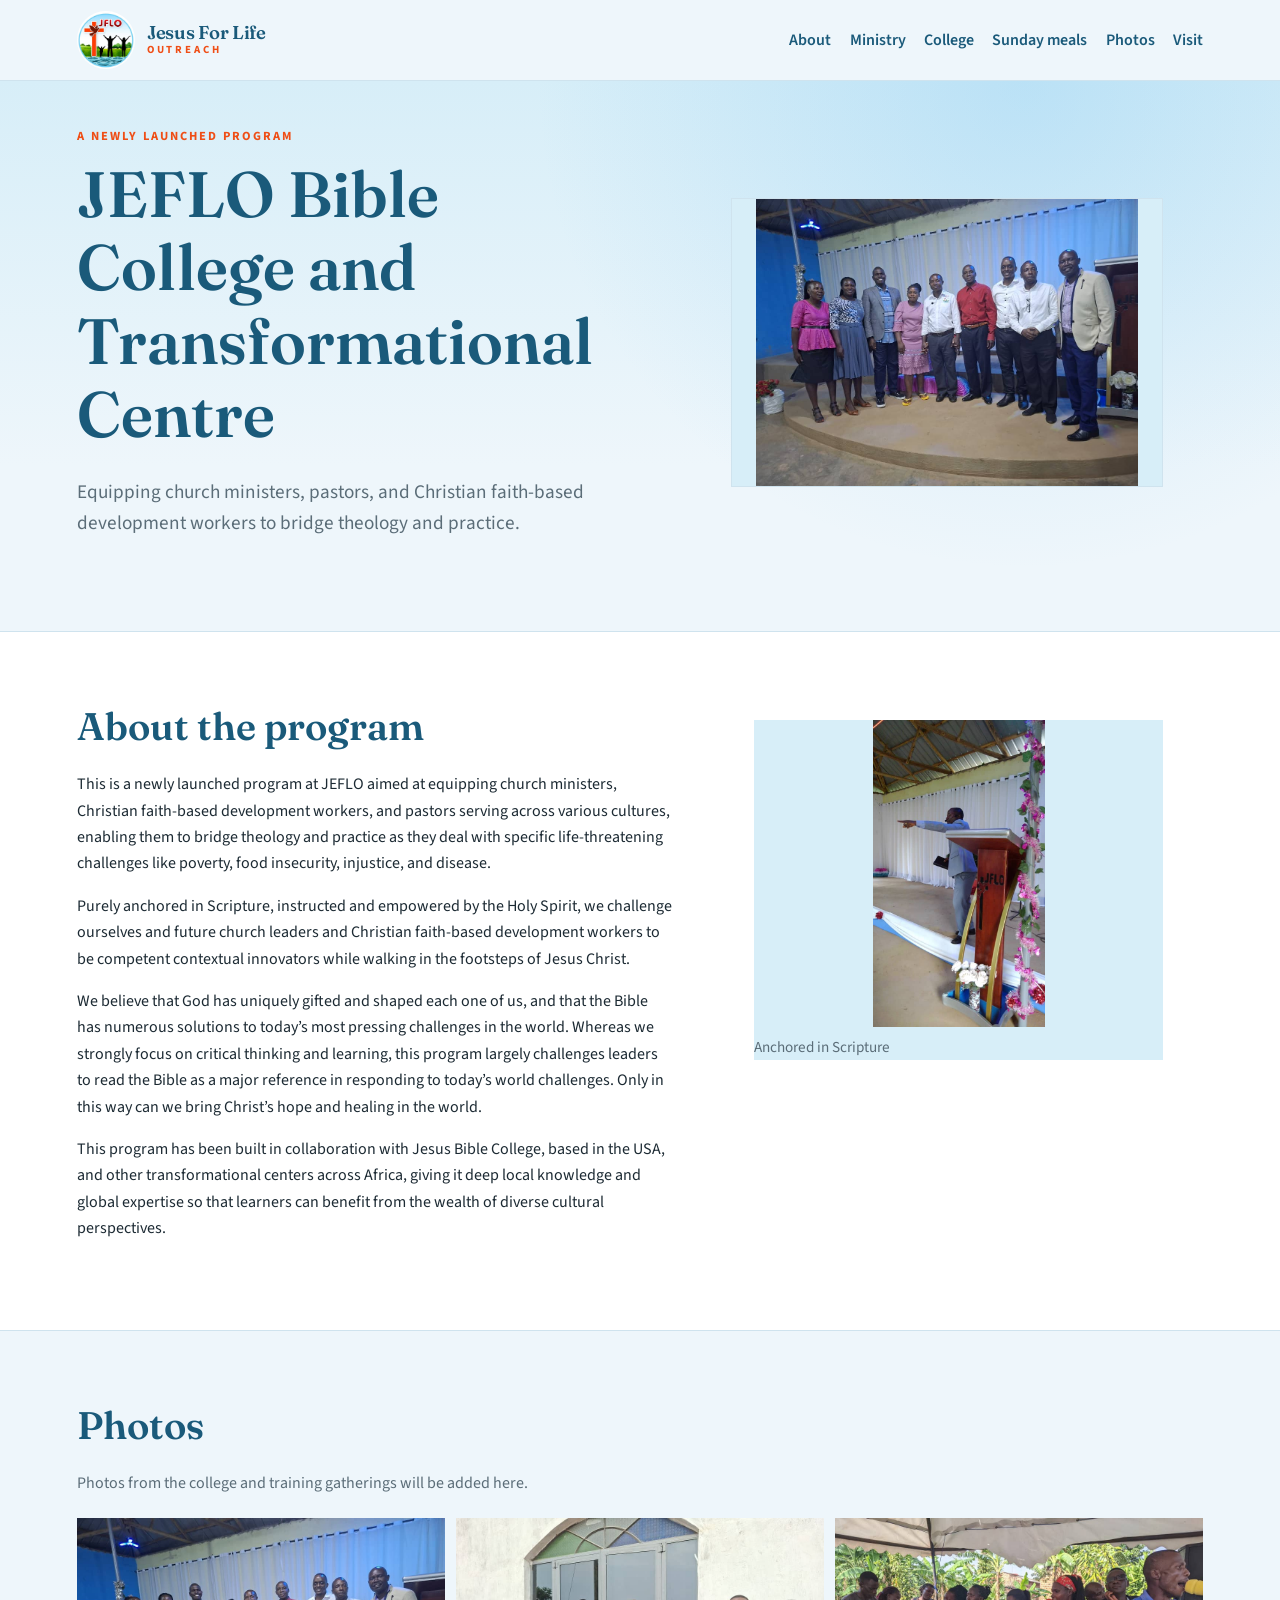
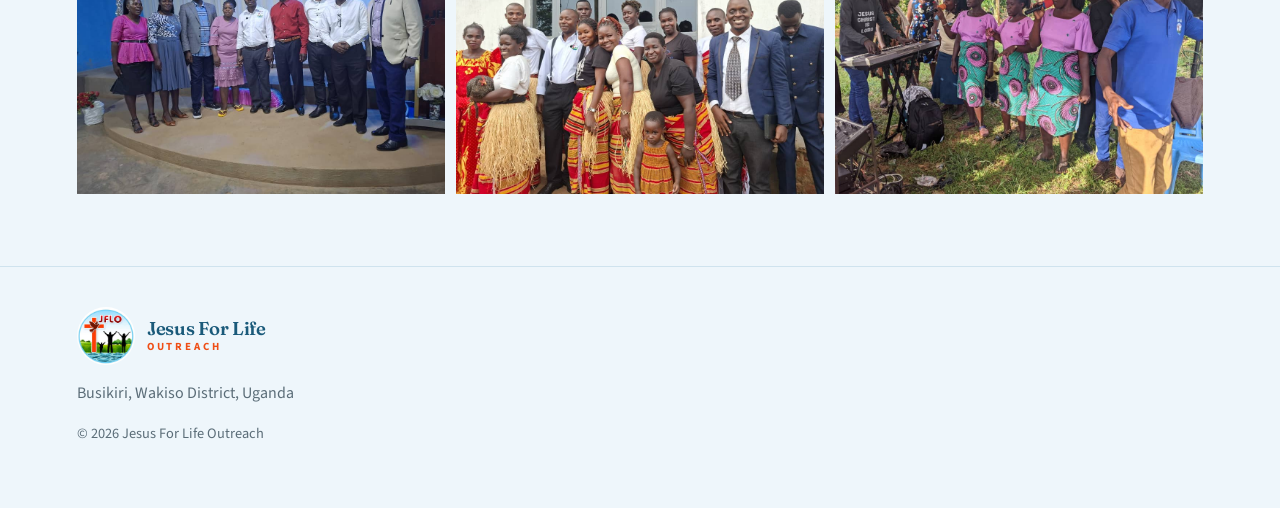
==== college.html @ 45dd3bc4 "Add JEFLO Bible College page and nav link" ====
<!DOCTYPE html>
<html lang="en">
  <head>
    <meta charset="UTF-8" />
    <meta name="viewport" content="width=device-width, initial-scale=1" />
    <title>JEFLO Bible College and Transformational Centre</title>
    <meta
      name="description"
      content="JEFLO Bible College and Transformational Centre equips church ministers, pastors, and Christian development workers to bridge theology and practice."
    />
    <link rel="icon" href="images/favicon.png" />
    <link rel="preconnect" href="https://fonts.googleapis.com" />
    <link rel="preconnect" href="https://fonts.gstatic.com" crossorigin />
    <link
      href="https://fonts.googleapis.com/css2?family=Fraunces:opsz,wght@9..144,500;9..144,600;9..144,700&family=Source+Sans+3:wght@400;500;600;700&display=swap"
      rel="stylesheet"
    />
    <link rel="stylesheet" href="styles.css" />
  </head>
  <body>
    <header class="site-header">
      <a class="brand" href="index.html" aria-label="Jesus For Life Outreach">
        <img class="brand-mark" src="images/logo-jflo.png" alt="" />
        <span class="brand-text">
          <strong>Jesus For Life</strong>
          <span>Outreach</span>
        </span>
      </a>
      <button class="nav-toggle" type="button" aria-expanded="false" aria-controls="menu">
        Menu
      </button>
      <nav id="menu" class="nav" aria-label="Primary">
        <a href="index.html#about">About</a>
        <a href="index.html#ministry">Ministry</a>
        <a href="college.html">College</a>
        <a href="index.html#meals">Sunday meals</a>
        <a href="index.html#gallery">Photos</a>
        <a href="index.html#visit">Visit</a>
      </nav>
    </header>

    <main>
      <section class="hero">
        <div class="hero-copy">
          <p class="eyebrow">A newly launched program</p>
          <h1>JEFLO Bible College and Transformational Centre</h1>
          <p class="lede">
            Equipping church ministers, pastors, and Christian faith-based
            development workers to bridge theology and practice.
          </p>
        </div>
        <figure class="hero-photo">
          <img
            src="images/seminars.jpg"
            alt="Leaders gathered for training and seminars"
          />
        </figure>
      </section>

      <section class="panel">
        <div class="split">
          <div>
            <h2>About the program</h2>
            <p>
              This is a newly launched program at JEFLO aimed at equipping
              church ministers, Christian faith-based development workers,
              and pastors serving across various cultures, enabling them to
              bridge theology and practice as they deal with specific
              life-threatening challenges like poverty, food insecurity,
              injustice, and disease.
            </p>
            <p>
              Purely anchored in Scripture, instructed and empowered by the
              Holy Spirit, we challenge ourselves and future church leaders
              and Christian faith-based development workers to be competent
              contextual innovators while walking in the footsteps of Jesus
              Christ.
            </p>
            <p>
              We believe that God has uniquely gifted and shaped each one of
              us, and that the Bible has numerous solutions to today’s most
              pressing challenges in the world. Whereas we strongly focus on
              critical thinking and learning, this program largely challenges
              leaders to read the Bible as a major reference in responding to
              today’s world challenges. Only in this way can we bring
              Christ’s hope and healing in the world.
            </p>
            <p>
              This program has been built in collaboration with Jesus Bible
              College, based in the USA, and other transformational centers
              across Africa, giving it deep local knowledge and global
              expertise so that learners can benefit from the wealth of
              diverse cultural perspectives.
            </p>
          </div>
          <figure>
            <img
              src="images/sermon.jpg"
              alt="Teaching from the Word at JEFLO"
            />
            <figcaption>Anchored in Scripture</figcaption>
          </figure>
        </div>
      </section>

      <section class="panel panel-alt">
        <h2>Photos</h2>
        <p class="intro">
          Photos from the college and training gatherings will be added here.
        </p>
        <div class="gallery">
          <img src="images/seminars.jpg" alt="Seminar gathering" />
          <img src="images/culture.jpg" alt="Church members together" />
          <img src="images/outreach.jpg" alt="Community teaching and outreach" />
        </div>
      </section>
    </main>

    <footer class="site-footer">
      <a class="brand" href="index.html" aria-label="Jesus For Life Outreach">
        <img class="brand-mark" src="images/logo-jflo.png" alt="" />
        <span class="brand-text">
          <strong>Jesus For Life</strong>
          <span>Outreach</span>
        </span>
      </a>
      <p>Busikiri, Wakiso District, Uganda</p>
      <p class="small">&copy; <span id="year"></span> Jesus For Life Outreach</p>
    </footer>

    <script src="script.js"></script>
  </body>
</html>
---- styles.css ----
:root {
  --blue: #2a86b8;
  --blue-deep: #1a5a7a;
  --orange: #ef4e16;
  --orange-deep: #c93c0e;
  --cream: #eef6fb;
  --paper: #ffffff;
  --ink: #1c2a33;
  --muted: #5b6d78;
  --line: #cfe3ee;
}

* {
  box-sizing: border-box;
}

html {
  scroll-behavior: smooth;
}

body {
  margin: 0;
  color: var(--ink);
  background: var(--cream);
  font-family: "Source Sans 3", sans-serif;
  line-height: 1.65;
}

img {
  max-width: 100%;
  display: block;
}

h1,
h2,
h3 {
  font-family: Fraunces, Georgia, serif;
  font-weight: 600;
  line-height: 1.15;
  color: var(--blue-deep);
}

h1 {
  font-size: clamp(2.4rem, 5vw, 4.2rem);
  margin: 0.15em 0 0.4em;
}

h2 {
  font-size: clamp(1.8rem, 3vw, 2.4rem);
  margin: 0 0 0.6em;
}

h3 {
  font-size: 1.2rem;
  margin: 0.7em 0 0.3em;
}

p {
  margin: 0 0 1em;
}

a {
  color: var(--blue);
}

.site-header {
  display: flex;
  justify-content: space-between;
  align-items: center;
  gap: 1rem;
  padding: 0.7rem 6vw;
  position: sticky;
  top: 0;
  background: rgba(238, 246, 251, 0.94);
  backdrop-filter: blur(10px);
  border-bottom: 1px solid var(--line);
  z-index: 20;
}

.brand {
  display: flex;
  align-items: center;
  gap: 0.75rem;
  text-decoration: none;
  color: var(--blue-deep);
}

.brand-mark {
  width: 58px;
  height: 58px;
  flex: none;
  display: block;
  border-radius: 50%;
}

.brand-text {
  display: flex;
  flex-direction: column;
  gap: 0.18rem;
}

.brand-text strong {
  font-family: Fraunces, Georgia, serif;
  font-size: 1.16rem;
  font-weight: 600;
  letter-spacing: -0.015em;
  line-height: 1;
}

.brand-text span {
  font-size: 0.68rem;
  font-weight: 700;
  letter-spacing: 0.26em;
  text-transform: uppercase;
  color: var(--orange);
  line-height: 1;
}

.nav {
  display: flex;
  gap: 1.15rem;
}

.nav a {
  text-decoration: none;
  font-weight: 600;
  color: var(--blue-deep);
}

.nav a:hover {
  color: var(--orange);
}

.nav-toggle {
  display: none;
  background: transparent;
  border: 1px solid var(--line);
  padding: 0.4rem 0.7rem;
  font: inherit;
  cursor: pointer;
}

.hero {
  display: grid;
  grid-template-columns: 1.05fr 0.95fr;
  gap: 3rem;
  align-items: center;
  padding: 5vh 6vw 8vh;
  background:
    radial-gradient(circle at 80% 0, rgba(112, 192, 240, 0.28), transparent 42%),
    linear-gradient(180deg, #d7eef8 0%, var(--cream) 70%);
}

.eyebrow {
  margin: 0 0 0.4rem;
  color: var(--orange);
  letter-spacing: 0.16em;
  text-transform: uppercase;
  font-size: 0.78rem;
  font-weight: 700;
}

.lede {
  font-size: 1.2rem;
  color: var(--muted);
  max-width: 34rem;
}

.actions {
  display: flex;
  flex-wrap: wrap;
  gap: 0.75rem;
  margin-top: 0.4rem;
}

.button {
  display: inline-block;
  padding: 0.75rem 1.2rem;
  background: var(--orange);
  color: white;
  text-decoration: none;
  border-radius: 999px;
  font-weight: 700;
}

.button:hover {
  background: var(--orange-deep);
}

.button-ghost {
  background: transparent;
  color: var(--blue-deep);
  border: 1px solid var(--blue);
}

.button-ghost:hover {
  background: var(--blue);
  color: white;
}

.hero-photo,
.split figure,
.cards img,
.gallery img {
  background: #d7eef8;
}

.hero-photo img,
.split figure img,
.cards img,
.gallery img {
  width: 100%;
  height: auto;
  display: block;
  object-fit: contain;
  object-position: center;
}

.hero-photo {
  border: 1px solid var(--line);
}

.hero-photo img {
  aspect-ratio: 3 / 2;
}

.panel {
  padding: 4.5rem 6vw;
  background: var(--paper);
  border-top: 1px solid var(--line);
}

.panel-alt {
  background: var(--cream);
}

.intro {
  max-width: 40rem;
  color: var(--muted);
}

.split {
  display: grid;
  grid-template-columns: 1.1fr 0.9fr;
  gap: 2.5rem;
  align-items: start;
}

.split figure img {
  aspect-ratio: 4 / 3;
}

figcaption {
  margin-top: 0.5rem;
  color: var(--muted);
  font-size: 0.95rem;
}

.cards {
  list-style: none;
  margin: 1.5rem 0 0;
  padding: 0;
  display: grid;
  grid-template-columns: repeat(3, 1fr);
  gap: 1rem;
}

.cards li {
  background: var(--paper);
  border: 1px solid var(--line);
  padding: 0 0 1rem;
}

.cards img {
  aspect-ratio: 4 / 3;
}

.cards p {
  margin: 0;
  padding: 0 1rem;
  color: var(--muted);
}

.cards h3 {
  padding: 0 1rem;
}

.gallery {
  display: grid;
  grid-template-columns: repeat(3, 1fr);
  gap: 0.7rem;
  margin-top: 1.4rem;
}

.gallery img {
  aspect-ratio: 4 / 3;
}

.visit-grid {
  display: grid;
  grid-template-columns: 1fr 1fr;
  gap: 2rem;
  margin-top: 1rem;
}

.visit-grid .button {
  margin: 0 0.5rem 0.6rem 0;
}

.site-footer {
  padding: 2.5rem 6vw 3rem;
  border-top: 1px solid var(--line);
  color: var(--muted);
}

.site-footer .brand {
  margin-bottom: 0.9rem;
}

.small {
  font-size: 0.9rem;
}

@media (max-width: 860px) {
  .hero,
  .split,
  .cards,
  .gallery,
  .visit-grid {
    grid-template-columns: 1fr;
  }

  .nav-toggle {
    display: inline-block;
  }

  .nav {
    display: none;
    position: absolute;
    top: 100%;
    left: 0;
    right: 0;
    background: var(--cream);
    border-bottom: 1px solid var(--line);
    padding: 0.8rem 6vw 1.2rem;
    flex-direction: column;
  }

  .nav.open {
    display: flex;
  }
}
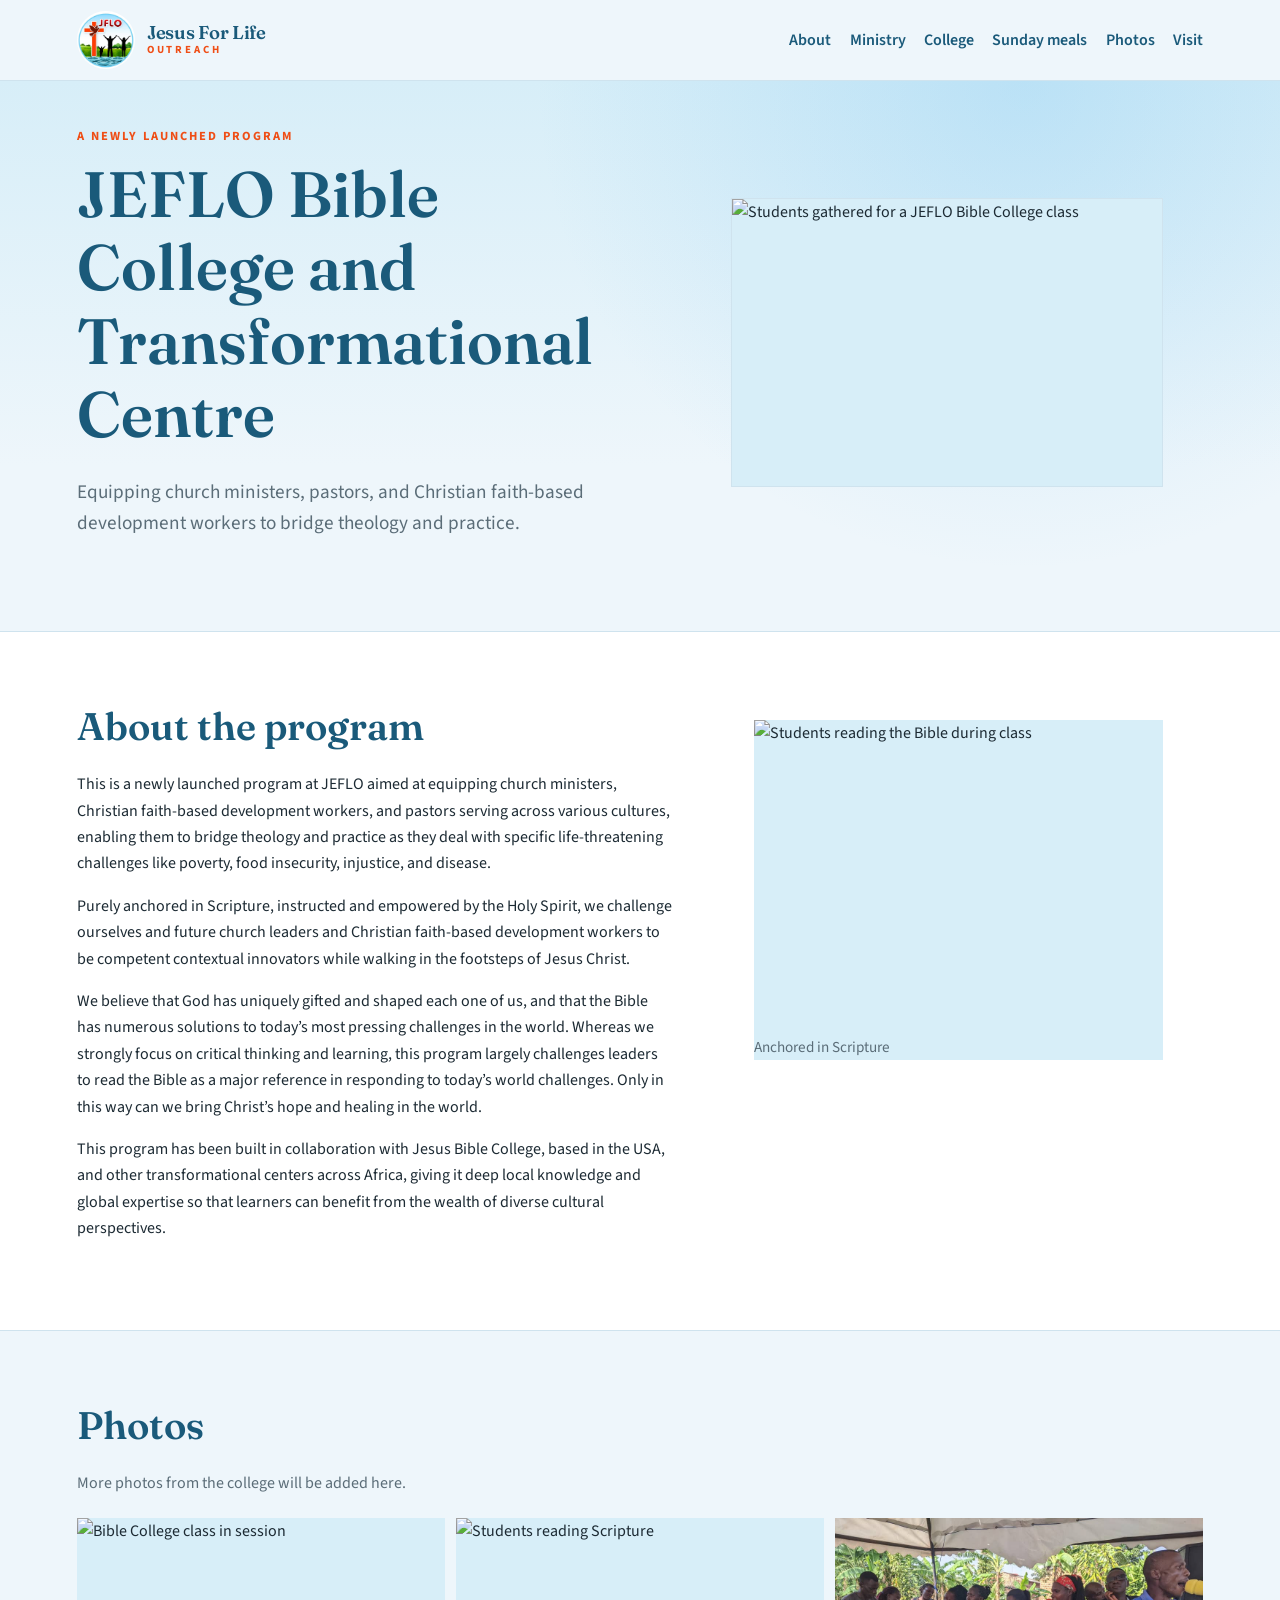
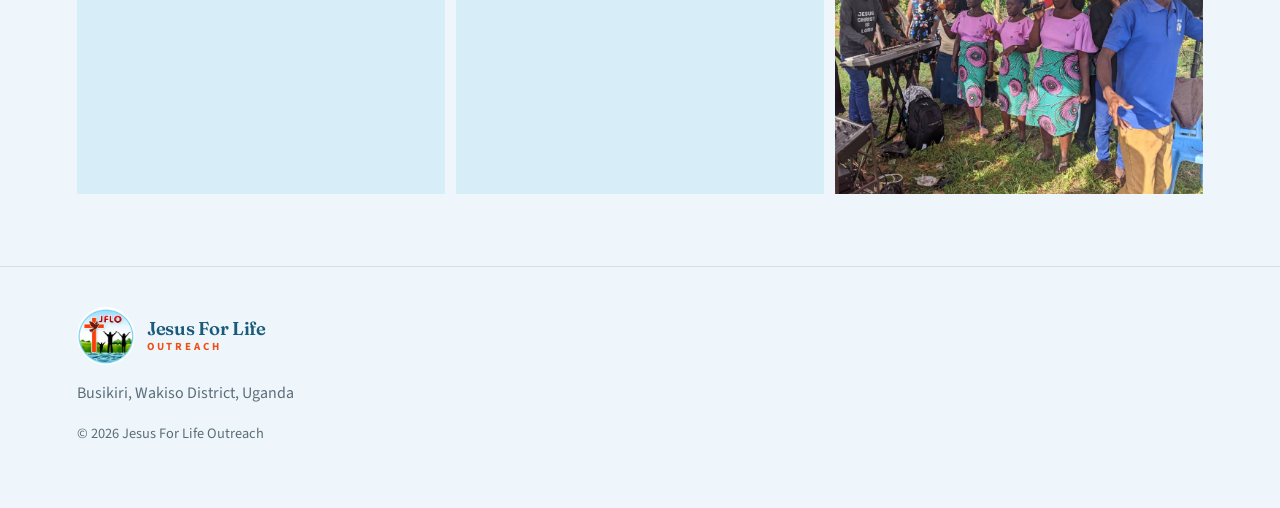
==== commit b3cbb95a: "Point college page to new class and Scripture photos" ====
--- a/college.html
+++ b/college.html
@@ -51,8 +51,8 @@
         </div>
         <figure class="hero-photo">
           <img
-            src="images/seminars.jpg"
-            alt="Leaders gathered for training and seminars"
+            src="images/college-class.jpg"
+            alt="Students gathered for a JEFLO Bible College class"
           />
         </figure>
       </section>
@@ -95,8 +95,8 @@
           </div>
           <figure>
             <img
-              src="images/sermon.jpg"
-              alt="Teaching from the Word at JEFLO"
+              src="images/college-scripture.jpg"
+              alt="Students reading the Bible during class"
             />
             <figcaption>Anchored in Scripture</figcaption>
           </figure>
@@ -106,11 +106,11 @@
       <section class="panel panel-alt">
         <h2>Photos</h2>
         <p class="intro">
-          Photos from the college and training gatherings will be added here.
+          More photos from the college will be added here.
         </p>
         <div class="gallery">
-          <img src="images/seminars.jpg" alt="Seminar gathering" />
-          <img src="images/culture.jpg" alt="Church members together" />
+          <img src="images/college-class.jpg" alt="Bible College class in session" />
+          <img src="images/college-scripture.jpg" alt="Students reading Scripture" />
           <img src="images/outreach.jpg" alt="Community teaching and outreach" />
         </div>
       </section>
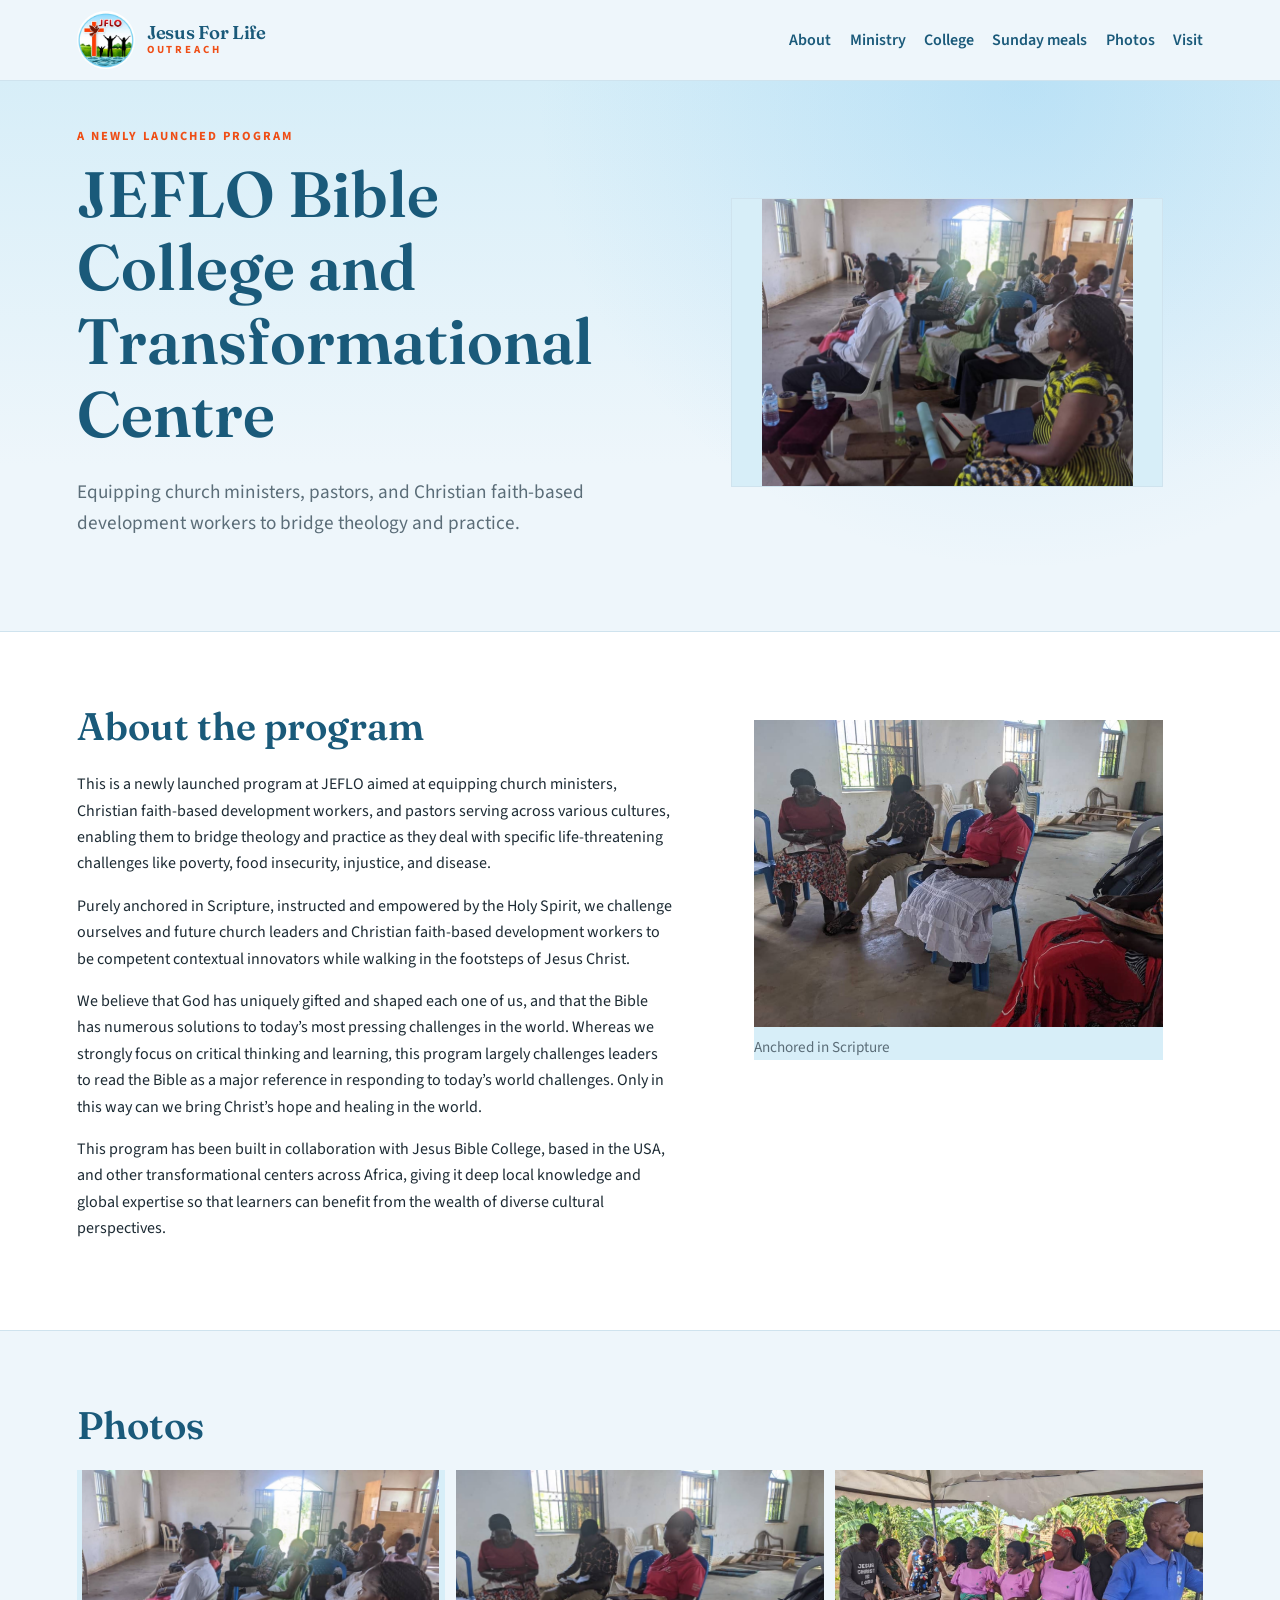
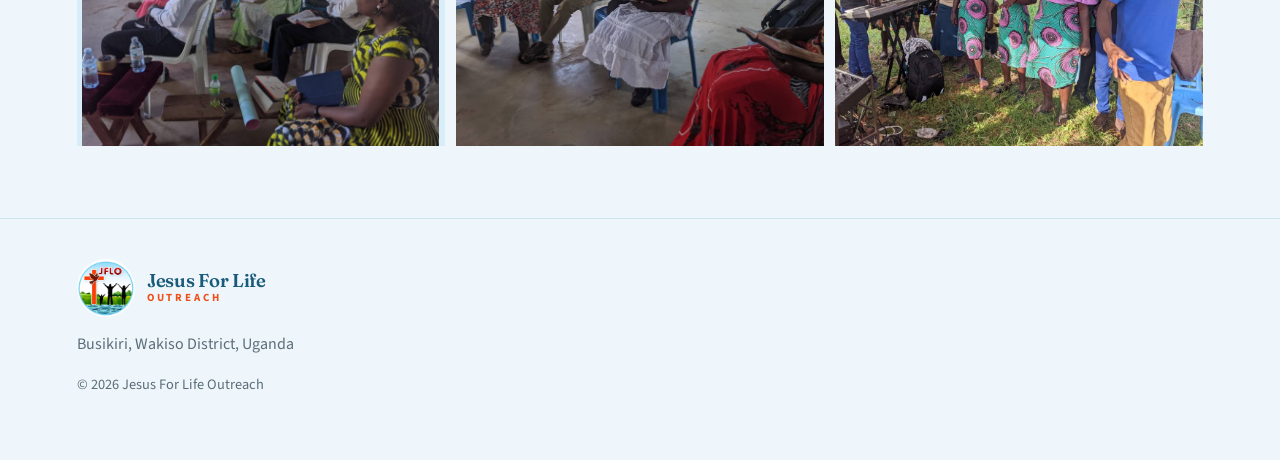
==== commit e1de6203: "Remove the placeholder line from the college photos section The gallery can stand on its own without" ====
--- a/college.html
+++ b/college.html
@@ -105,9 +105,6 @@
 
       <section class="panel panel-alt">
         <h2>Photos</h2>
-        <p class="intro">
-          More photos from the college will be added here.
-        </p>
         <div class="gallery">
           <img src="images/college-class.jpg" alt="Bible College class in session" />
           <img src="images/college-scripture.jpg" alt="Students reading Scripture" />
--- a/styles.css
+++ b/styles.css
@@ -296,6 +296,54 @@
   aspect-ratio: 4 / 3;
 }
 
+.tiles {
+  display: grid;
+  grid-template-columns: repeat(3, 1fr);
+  gap: 0.7rem;
+  margin-top: 1.4rem;
+}
+
+.tile {
+  display: flex;
+  flex-direction: column;
+  background: var(--paper);
+  border: 1px solid var(--line);
+  color: inherit;
+  text-decoration: none;
+  overflow: hidden;
+}
+
+.tile img {
+  width: 100%;
+  height: auto;
+  aspect-ratio: 16 / 9;
+  object-fit: cover;
+  object-position: center;
+  background: #d7eef8;
+}
+
+.tile img.tile-from-top {
+  object-position: center 12%;
+}
+
+.tile-label {
+  display: flex;
+  align-items: center;
+  min-height: 3.1rem;
+  padding: 0.65rem 0.85rem;
+  font-weight: 700;
+  font-size: 0.95rem;
+  color: var(--blue-deep);
+}
+
+a.tile:hover {
+  border-color: var(--orange);
+}
+
+a.tile:hover .tile-label {
+  color: var(--orange);
+}
+
 .visit-grid {
   display: grid;
   grid-template-columns: 1fr 1fr;
@@ -326,6 +374,7 @@
   .split,
   .cards,
   .gallery,
+  .tiles,
   .visit-grid {
     grid-template-columns: 1fr;
   }
